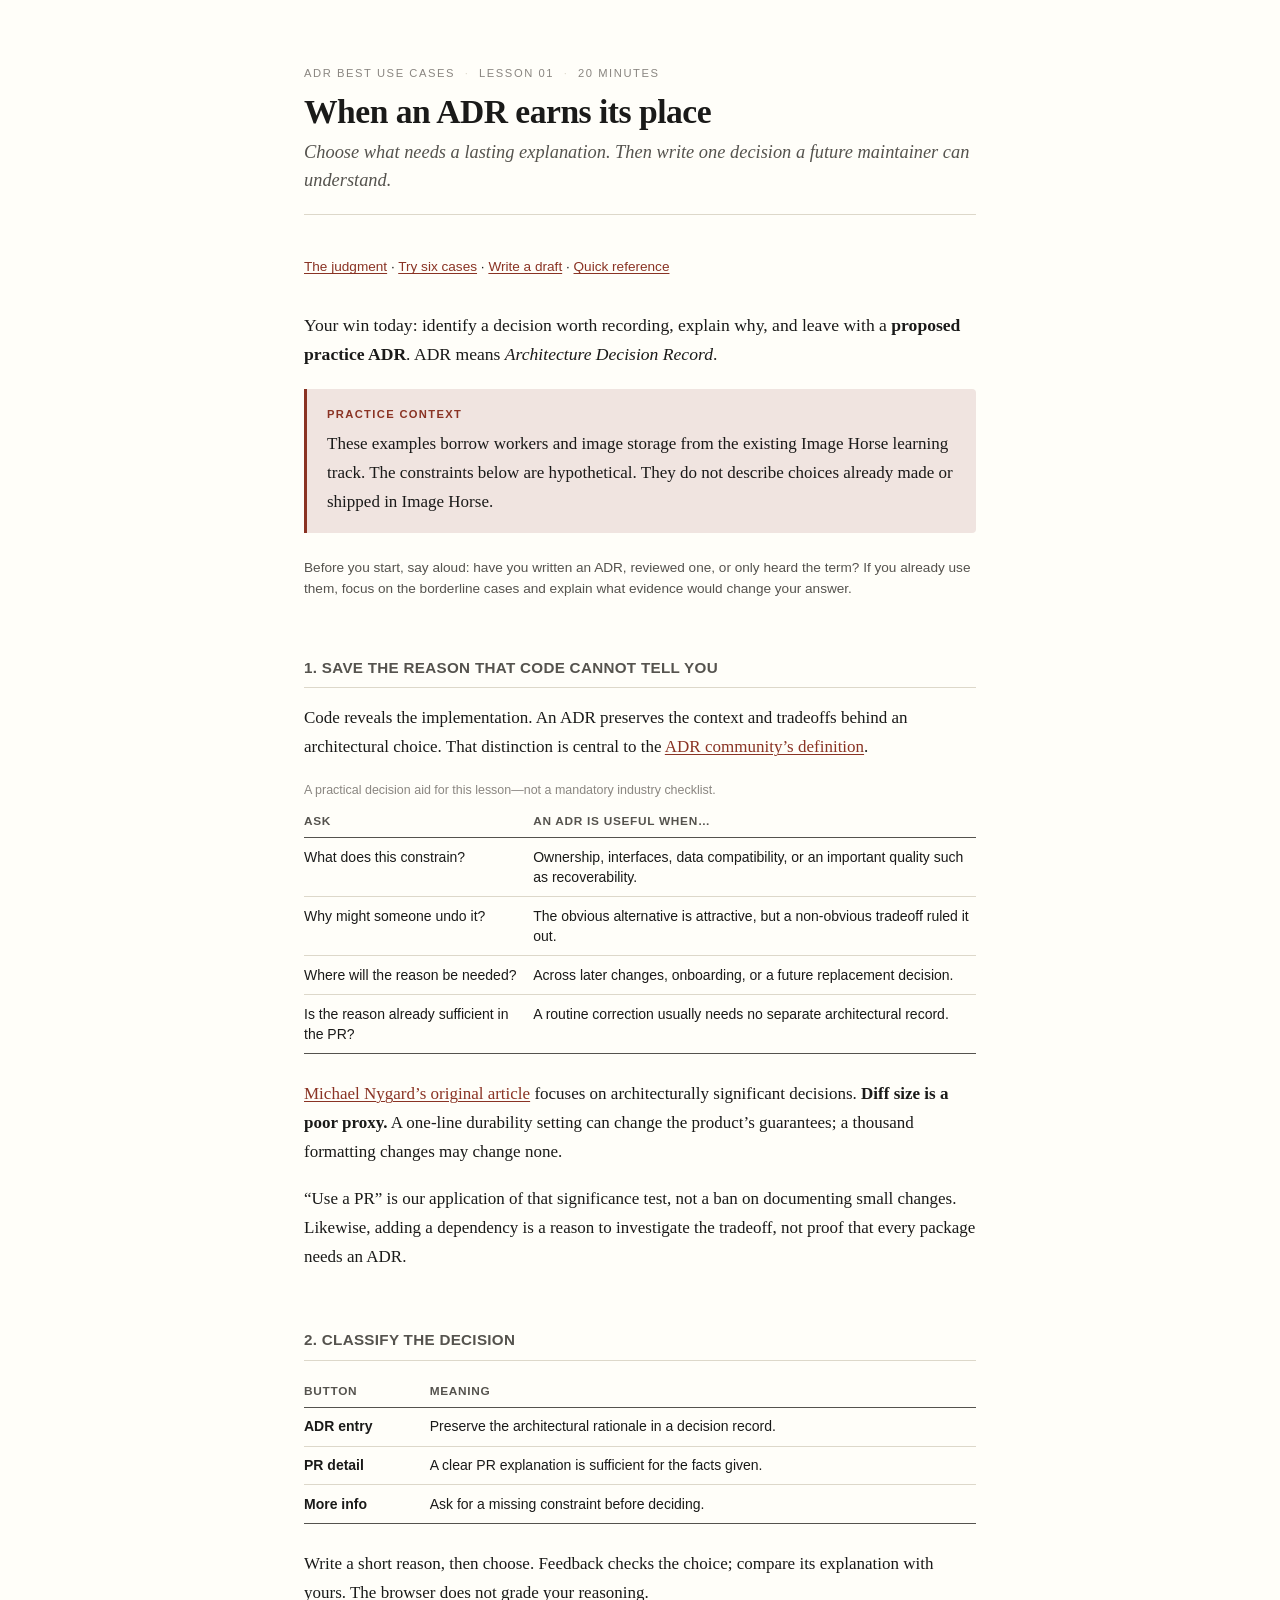
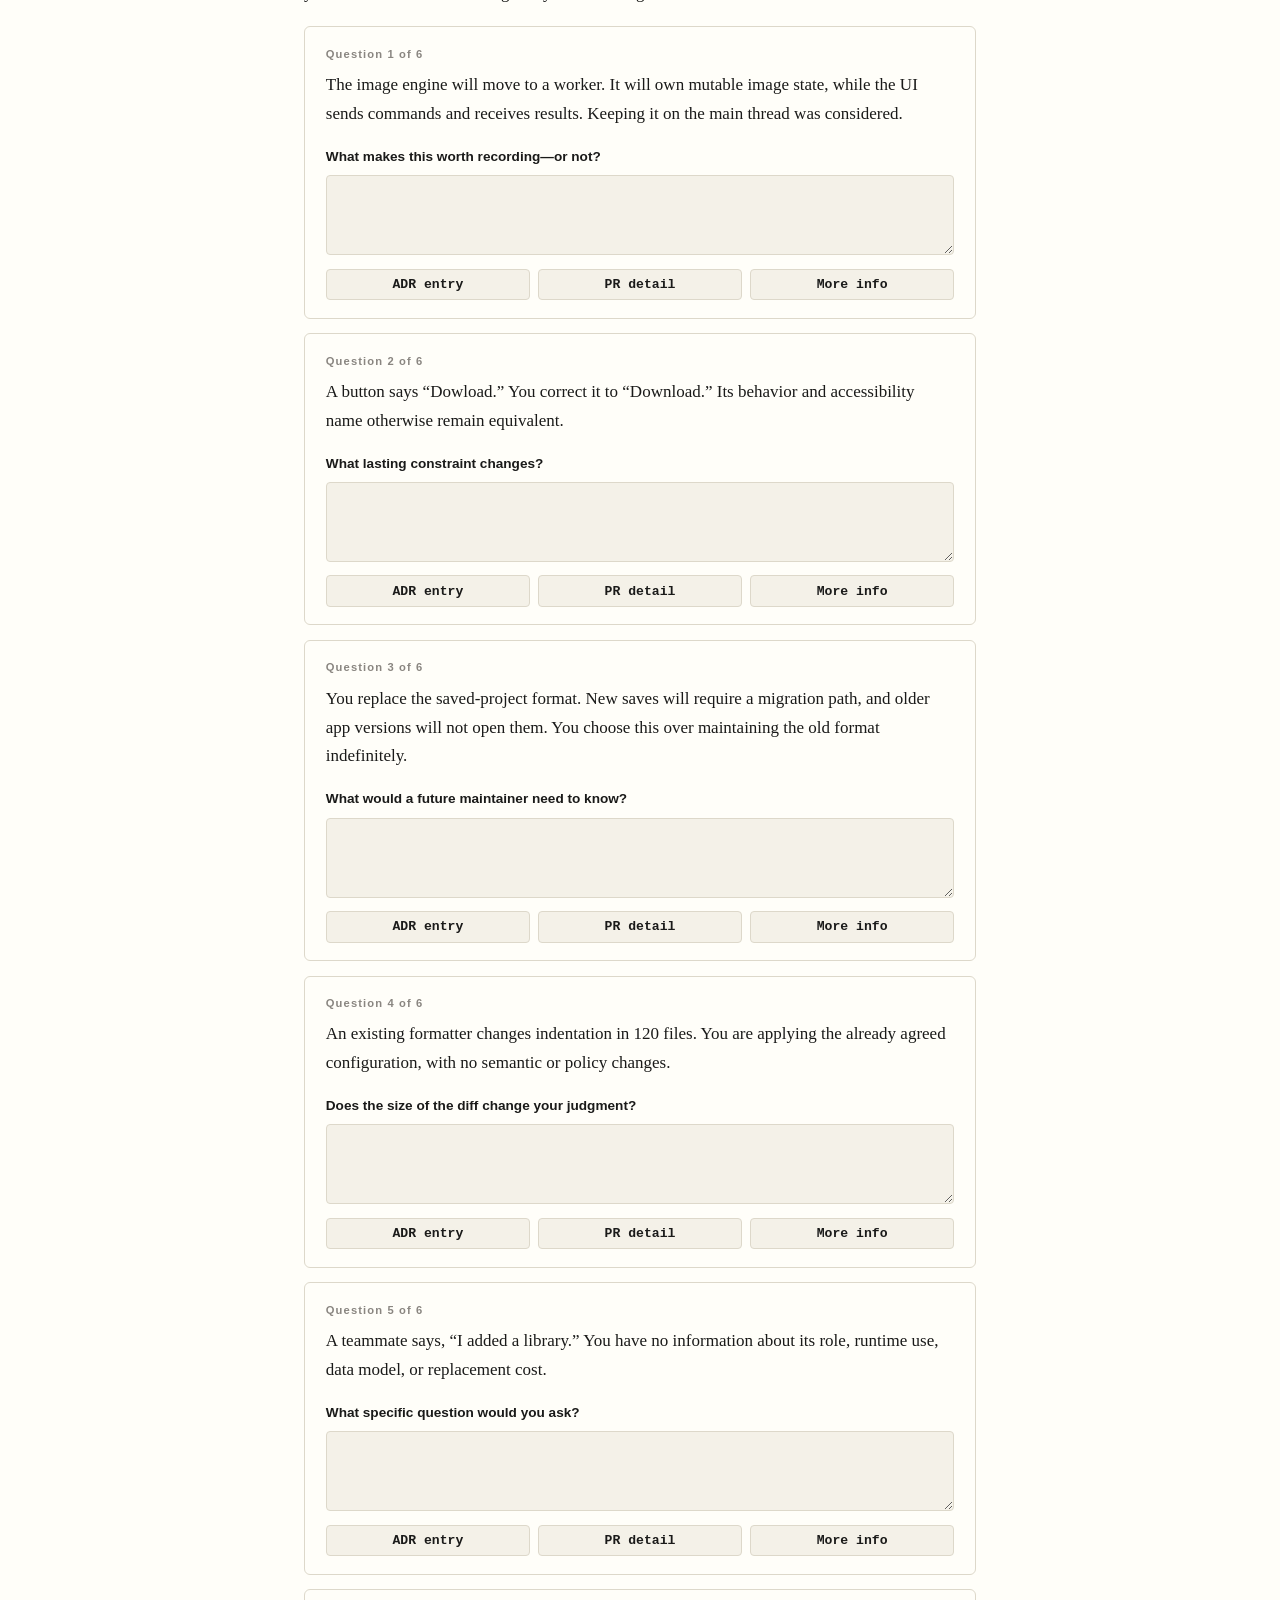
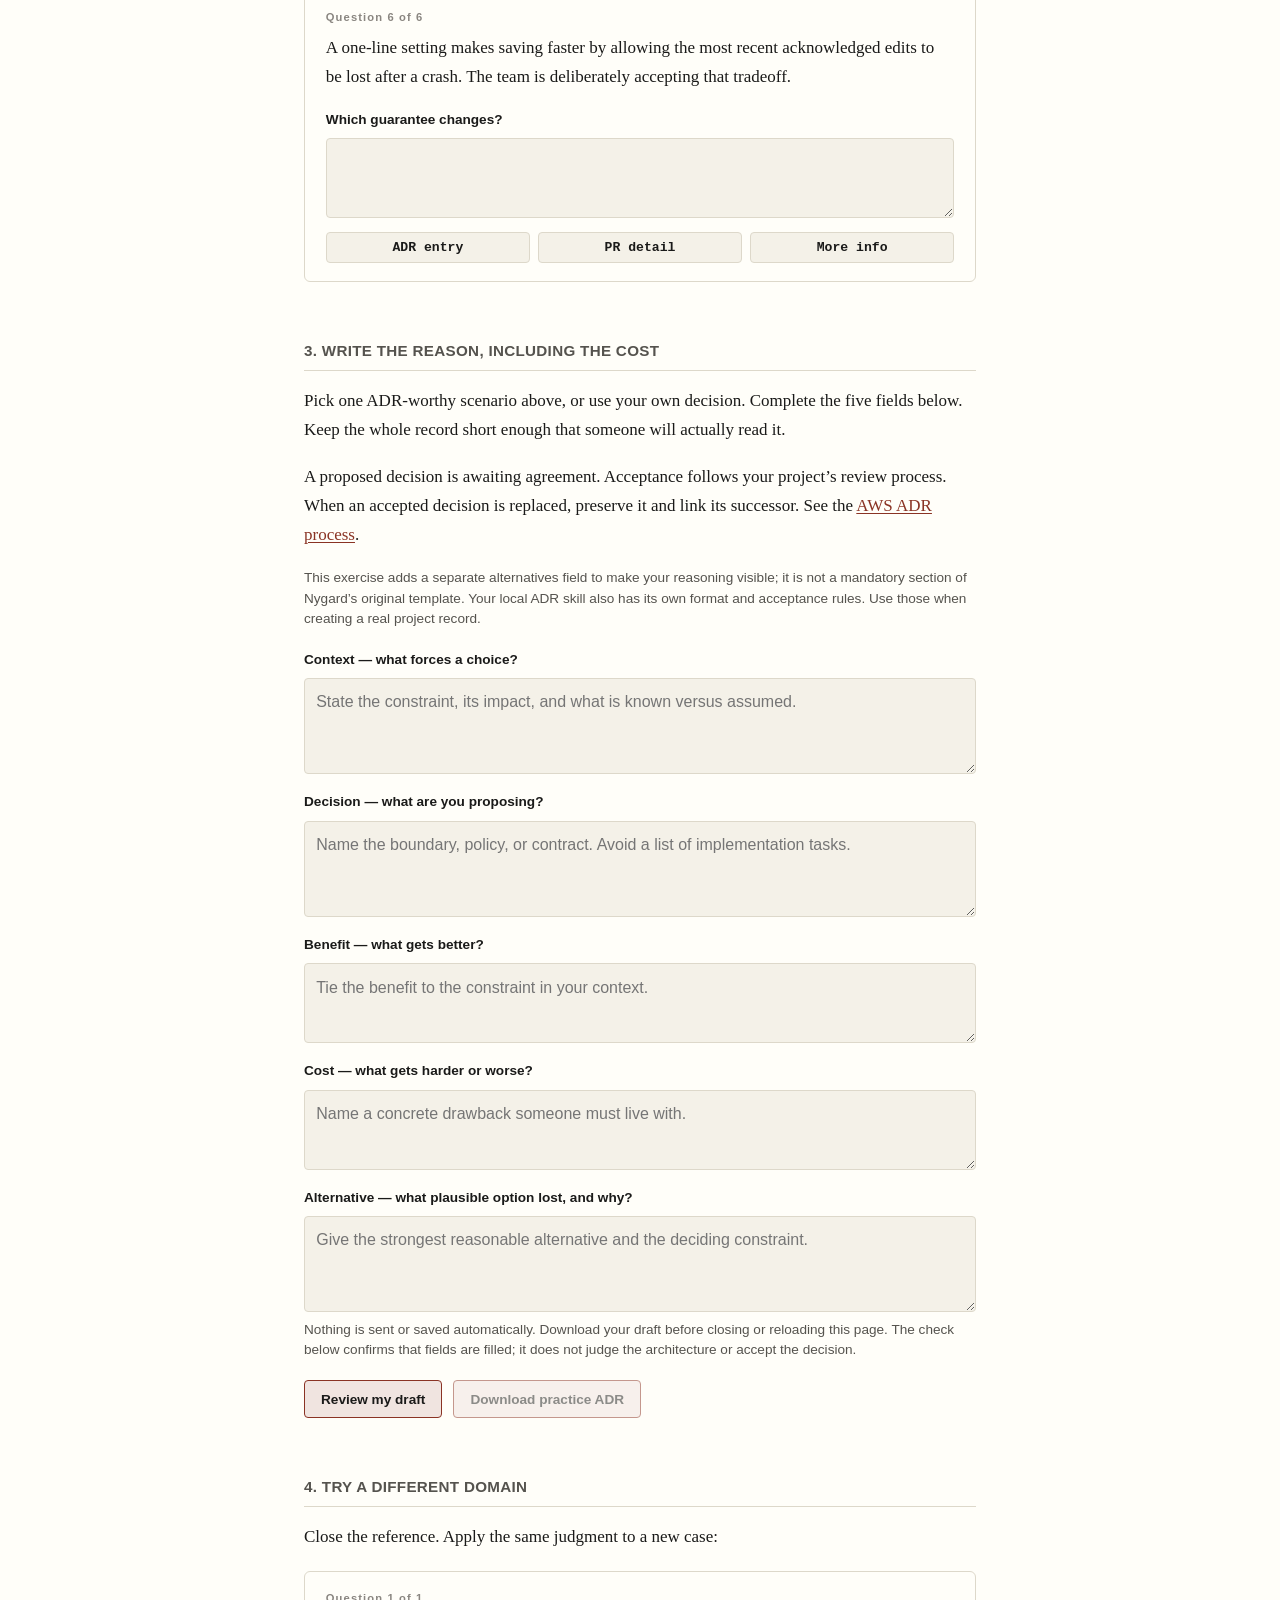
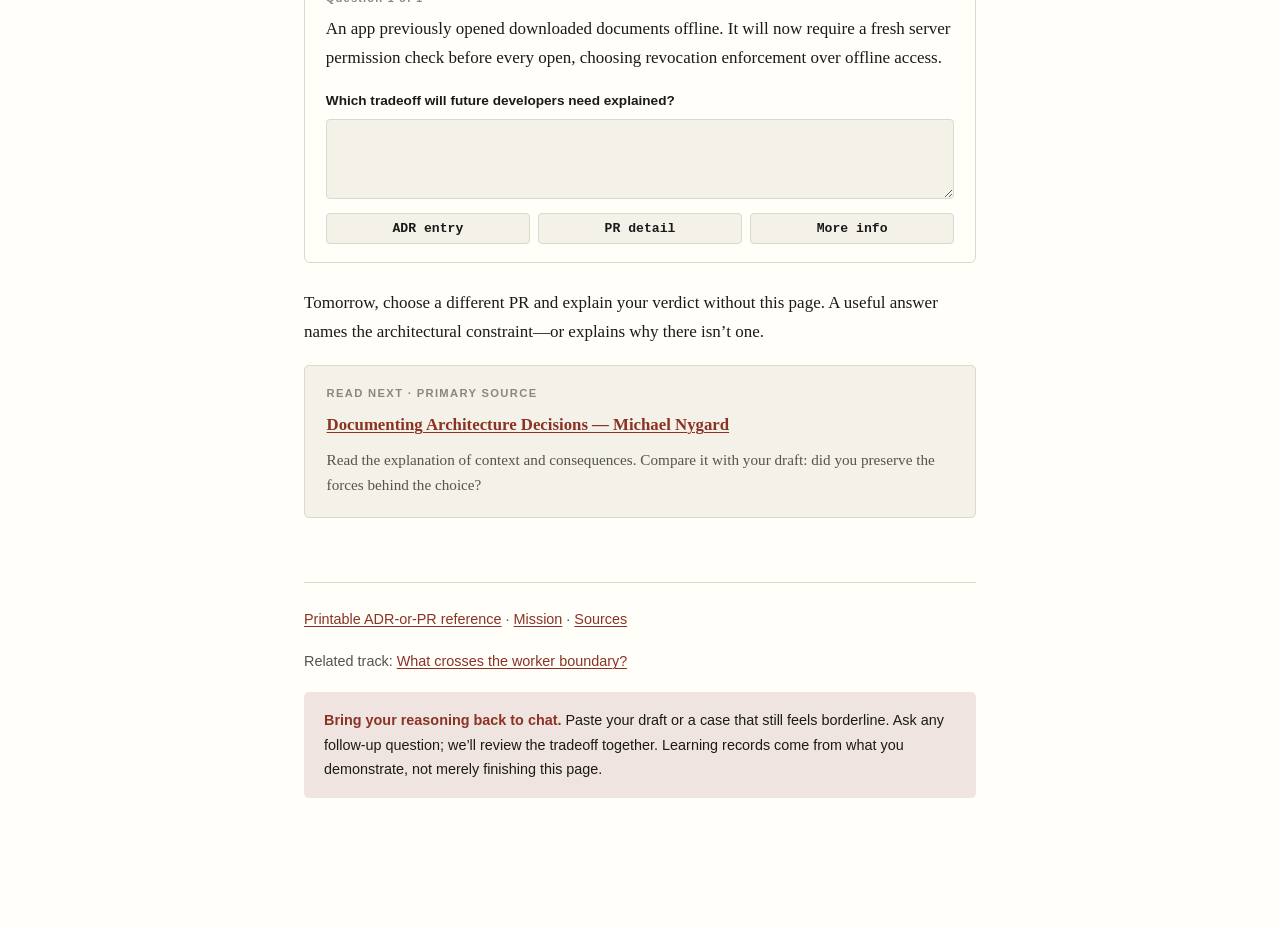
==== learn/adr-best-use-cases/lessons/0001-when-an-adr-earns-its-place.html @ c1ead91c "feat: add ADR learning track and refresh Matt Pocock ASCII" ====
<!doctype html>
<html lang="en">
<head>
<meta charset="utf-8">
<meta name="viewport" content="width=device-width, initial-scale=1">
<title>ADR Best Use Cases · When an ADR earns its place</title>
<link rel="stylesheet" href="../assets/lesson.css">
<link rel="stylesheet" href="../assets/practice.css">
<script src="../assets/quiz.js" defer></script>
<script src="../assets/exercise.js" defer></script>
</head>
<body>
<header class="masthead">
  <p class="eyebrow"><span>ADR Best Use Cases</span><span class="sep">·</span><span>Lesson 01</span><span class="sep">·</span><span>20 minutes</span></p>
  <h1>When an ADR earns its place</h1>
  <p class="standfirst">Choose what needs a lasting explanation. Then write one decision a future maintainer can understand.</p>
</header>
<nav aria-label="Lesson sections"><a href="#judgment">The judgment</a> · <a href="#practice">Try six cases</a> · <a href="#draft">Write a draft</a> · <a href="../reference/adr-or-pr.html">Quick reference</a></nav>
<main>
<p class="lead">Your win today: identify a decision worth recording, explain why, and leave with a <strong>proposed practice ADR</strong>. ADR means <em>Architecture Decision Record</em>.</p>
<div class="callout"><span class="label">Practice context</span><p>These examples borrow workers and image storage from the existing Image Horse learning track. The constraints below are hypothetical. They do not describe choices already made or shipped in Image Horse.</p></div>
<p class="small">Before you start, say aloud: have you written an ADR, reviewed one, or only heard the term? If you already use them, focus on the borderline cases and explain what evidence would change your answer.</p>

<h2 id="judgment">1. Save the reason that code cannot tell you</h2>
<p>Code reveals the implementation. An ADR preserves the context and tradeoffs behind an architectural choice. That distinction is central to the <a href="https://adr.github.io/">ADR community’s definition</a>.</p>
<div class="tablewrap"><table>
<caption>A practical decision aid for this lesson—not a mandatory industry checklist.</caption>
<thead><tr><th scope="col">Ask</th><th scope="col">An ADR is useful when…</th></tr></thead>
<tbody>
<tr><td>What does this constrain?</td><td>Ownership, interfaces, data compatibility, or an important quality such as recoverability.</td></tr>
<tr><td>Why might someone undo it?</td><td>The obvious alternative is attractive, but a non-obvious tradeoff ruled it out.</td></tr>
<tr><td>Where will the reason be needed?</td><td>Across later changes, onboarding, or a future replacement decision.</td></tr>
<tr><td>Is the reason already sufficient in the PR?</td><td>A routine correction usually needs no separate architectural record.</td></tr>
</tbody></table></div>
<p><a href="https://www.cognitect.com/blog/2011/11/15/documenting-architecture-decisions">Michael Nygard’s original article</a> focuses on architecturally significant decisions. <strong>Diff size is a poor proxy.</strong> A one-line durability setting can change the product’s guarantees; a thousand formatting changes may change none.</p>
<p>“Use a PR” is our application of that significance test, not a ban on documenting small changes. Likewise, adding a dependency is a reason to investigate the tradeoff, not proof that every package needs an ADR.</p>

<h2 id="practice">2. Classify the decision</h2>
<div class="tablewrap"><table><thead><tr><th scope="col">Button</th><th scope="col">Meaning</th></tr></thead><tbody>
<tr><td><strong>ADR entry</strong></td><td>Preserve the architectural rationale in a decision record.</td></tr>
<tr><td><strong>PR detail</strong></td><td>A clear PR explanation is sufficient for the facts given.</td></tr>
<tr><td><strong>More info</strong></td><td>Ask for a missing constraint before deciding.</td></tr>
</tbody></table></div>
<p>Write a short reason, then choose. Feedback checks the choice; compare its explanation with yours. The browser does not grade your reasoning.</p>
<noscript><p class="callout">JavaScript is off. You can still read and write your answers on paper; enable JavaScript for quiz feedback and the draft download.</p></noscript>
<div class="quiz" data-options="ADR entry|PR detail|More info">
<ol>
<li class="q" data-answer="ADR entry" data-why="This establishes ownership and a message contract across a worker boundary. Preserve why the boundary is worth its coordination and data-transfer costs; do not merely list the files moved.">
<div class="stem"><p>The image engine will move to a worker. It will own mutable image state, while the UI sends commands and receives results. Keeping it on the main thread was considered.</p></div>
<label for="reason-1">What makes this worth recording—or not?<textarea class="reason" id="reason-1" rows="2"></textarea></label>
</li>
<li class="q" data-answer="PR detail" data-why="The facts describe a spelling correction with no change to behavior, contract, or policy. The PR can preserve the reason. A hidden change in user expectations would require a fresh judgment.">
<div class="stem"><p>A button says “Dowload.” You correct it to “Download.” Its behavior and accessibility name otherwise remain equivalent.</p></div>
<label for="reason-2">What lasting constraint changes?<textarea class="reason" id="reason-2" rows="2"></textarea></label>
</li>
<li class="q" data-answer="ADR entry" data-why="A durable project format affects compatibility and migration. Record why compatibility with the old format is being traded away, what the migration promises, and what recovery costs remain.">
<div class="stem"><p>You replace the saved-project format. New saves will require a migration path, and older app versions will not open them. You choose this over maintaining the old format indefinitely.</p></div>
<label for="reason-3">What would a future maintainer need to know?<textarea class="reason" id="reason-3" rows="2"></textarea></label>
</li>
<li class="q" data-answer="PR detail" data-why="Applying an already agreed formatter is mechanical execution. The architecture and policy are unchanged. Choosing a new team-wide formatting policy would be a different decision from this scenario.">
<div class="stem"><p>An existing formatter changes indentation in 120 files. You are applying the already agreed configuration, with no semantic or policy changes.</p></div>
<label for="reason-4">Does the size of the diff change your judgment?<textarea class="reason" id="reason-4" rows="2"></textarea></label>
</li>
<li class="q" data-answer="More info" data-why="A package name alone does not establish significance. Ask what it owns, which interfaces depend on it, and what replacement would involve. A throwaway development helper differs from a core persistence dependency.">
<div class="stem"><p>A teammate says, “I added a library.” You have no information about its role, runtime use, data model, or replacement cost.</p></div>
<label for="reason-5">What specific question would you ask?<textarea class="reason" id="reason-5" rows="2"></textarea></label>
</li>
<li class="q" data-answer="ADR entry" data-why="Trading recoverability for speed changes an important quality guarantee. The one-line implementation hides a consequential choice. The record should explain acceptable loss and the evidence that justifies the tradeoff.">
<div class="stem"><p>A one-line setting makes saving faster by allowing the most recent acknowledged edits to be lost after a crash. The team is deliberately accepting that tradeoff.</p></div>
<label for="reason-6">Which guarantee changes?<textarea class="reason" id="reason-6" rows="2"></textarea></label>
</li>
</ol>
<div class="score"></div>
</div>

<h2 id="draft">3. Write the reason, including the cost</h2>
<p>Pick one ADR-worthy scenario above, or use your own decision. Complete the five fields below. Keep the whole record short enough that someone will actually read it.</p>
<p>A proposed decision is awaiting agreement. Acceptance follows your project’s review process. When an accepted decision is replaced, preserve it and link its successor. See the <a href="https://docs.aws.amazon.com/prescriptive-guidance/latest/architectural-decision-records/adr-process.html">AWS ADR process</a>.</p>
<p class="small">This exercise adds a separate alternatives field to make your reasoning visible; it is not a mandatory section of Nygard’s original template. Your local ADR skill also has its own format and acceptance rules. Use those when creating a real project record.</p>
<form id="adr-draft">
<label for="context">Context — what forces a choice?<textarea id="context" name="context" required rows="3" placeholder="State the constraint, its impact, and what is known versus assumed."></textarea></label>
<label for="decision">Decision — what are you proposing?<textarea id="decision" name="decision" required rows="3" placeholder="Name the boundary, policy, or contract. Avoid a list of implementation tasks."></textarea></label>
<label for="benefit">Benefit — what gets better?<textarea id="benefit" name="benefit" required rows="2" placeholder="Tie the benefit to the constraint in your context."></textarea></label>
<label for="cost">Cost — what gets harder or worse?<textarea id="cost" name="cost" required rows="2" placeholder="Name a concrete drawback someone must live with."></textarea></label>
<label for="alternative">Alternative — what plausible option lost, and why?<textarea id="alternative" name="alternative" required rows="3" placeholder="Give the strongest reasonable alternative and the deciding constraint."></textarea></label>
<p class="small">Nothing is sent or saved automatically. Download your draft before closing or reloading this page. The check below confirms that fields are filled; it does not judge the architecture or accept the decision.</p>
<div class="actions"><button type="submit">Review my draft</button><button id="download-draft" type="button" disabled>Download practice ADR</button></div>
</form>
<section id="draft-review" hidden aria-labelledby="review-title">
<h3 id="review-title">Your proposed practice record</h3>
<pre id="draft-output"></pre>
<div class="tablewrap"><table><thead><tr><th scope="col">Self-check</th><th scope="col">Look for</th></tr></thead><tbody>
<tr><td>Could the code tell me this?</td><td>The record explains why, beyond what was implemented.</td></tr>
<tr><td>Is the cost real?</td><td>A specific burden, loss, or constraint—not “some complexity.”</td></tr>
<tr><td>Was the alternative credible?</td><td>A reasonable option that lost for a stated reason.</td></tr>
<tr><td>What could change my mind?</td><td>A measurable result or changed constraint worth revisiting.</td></tr>
</tbody></table></div>
<details><summary>Compare with a worked example after your attempt</summary>
<p class="small">Illustrative proposal only. These assumptions have not been verified against Image Horse.</p>
<div class="tablewrap"><table><thead><tr><th scope="col">Part</th><th scope="col">Example</th></tr></thead><tbody>
<tr><td>Context</td><td>Assume a reproduced synchronous export blocks pointer handling. The UI must remain responsive during export.</td></tr>
<tr><td>Decision</td><td>Propose worker ownership of the image engine, with explicit commands and results between worker and UI.</td></tr>
<tr><td>Benefit</td><td>Engine execution no longer directly occupies the UI thread. Measure end-to-end input latency before accepting this proposal.</td></tr>
<tr><td>Cost</td><td>We must handle asynchronous failures, message ordering, and the cost of transferring or copying image data.</td></tr>
<tr><td>Alternative</td><td>Keep the engine on the UI thread and split export into short tasks. In this scenario, reject it because the synchronous export cannot be divided without redesigning the engine.</td></tr>
</tbody></table></div>
</details>
</section>

<h2 id="transfer">4. Try a different domain</h2>
<p>Close the reference. Apply the same judgment to a new case:</p>
<div class="quiz" data-options="ADR entry|PR detail|More info"><ol>
<li class="q" data-answer="ADR entry" data-why="Requiring fresh server permissions changes the offline contract and access guarantees. Preserve the security benefit, the offline cost, and why cached authorization was rejected. The same test applies outside worker and storage decisions.">
<div class="stem"><p>An app previously opened downloaded documents offline. It will now require a fresh server permission check before every open, choosing revocation enforcement over offline access.</p></div>
<label for="reason-transfer">Which tradeoff will future developers need explained?<textarea class="reason" id="reason-transfer" rows="2"></textarea></label>
</li></ol><div class="score"></div></div>
<p>Tomorrow, choose a different PR and explain your verdict without this page. A useful answer names the architectural constraint—or explains why there isn’t one.</p>
<div class="primary-source"><span class="label">Read next · primary source</span><a class="title" href="https://www.cognitect.com/blog/2011/11/15/documenting-architecture-decisions">Documenting Architecture Decisions — Michael Nygard</a><p>Read the explanation of context and consequences. Compare it with your draft: did you preserve the forces behind the choice?</p></div>
</main>
<footer class="lesson-foot">
<p><a href="../reference/adr-or-pr.html">Printable ADR-or-PR reference</a> · <a href="../MISSION.md">Mission</a> · <a href="../RESOURCES.md">Sources</a></p>
<p>Related track: <a href="../../engine-in-worker/lessons/0001-what-crosses-the-line.html">What crosses the worker boundary?</a></p>
<div class="ask"><strong>Bring your reasoning back to chat.</strong> Paste your draft or a case that still feels borderline. Ask any follow-up question; we’ll review the tradeoff together. Learning records come from what you demonstrate, not merely finishing this page.</div>
</footer>
</body>
</html>
---- learn/adr-best-use-cases/assets/lesson.css ----
/* Shared course styling, adapted from engine-in-worker/assets/lesson.css.
   Every lesson and reference doc links this. Tufte-ish: generous margin,
   serif prose, restrained rules, tables that read at a glance. Prints clean. */

:root {
  --ink: #1a1a19;
  --ink-soft: #55534e;
  --ink-faint: #8a8681;
  --paper: #fffef9;
  --paper-sunk: #f4f1e8;
  --rule: #ddd8ca;
  --accent: #8a3324;      /* oxide red — links, emphasis */
  --accent-soft: #f0e4e0;
  --good: #2c6e49;
  --good-soft: #e3efe7;
  --bad: #9c2b2b;
  --bad-soft: #f6e5e3;
  --mono: ui-monospace, "SF Mono", "Cascadia Mono", Menlo, Consolas, monospace;
  --serif: "Iowan Old Style", "Palatino Linotype", Palatino, "Book Antiqua", Georgia, serif;
  --sans: "Inter", -apple-system, BlinkMacSystemFont, "Segoe UI", Helvetica, Arial, sans-serif;
}

@media (prefers-color-scheme: dark) {
  :root {
    --ink: #e8e4db;
    --ink-soft: #a9a49a;
    --ink-faint: #77726a;
    --paper: #16161a;
    --paper-sunk: #1e1e23;
    --rule: #33333a;
    --accent: #e08a72;
    --accent-soft: #2e211d;
    --good: #7fc6a0;
    --good-soft: #1b2b22;
    --bad: #e88b84;
    --bad-soft: #2e1d1c;
  }
}

* { box-sizing: border-box; }

body {
  margin: 0 auto;
  padding: 4rem 2rem 8rem;
  max-width: 46rem;
  background: var(--paper);
  color: var(--ink);
  font-family: var(--serif);
  font-size: 1.0625rem;
  line-height: 1.7;
  -webkit-font-smoothing: antialiased;
  text-rendering: optimizeLegibility;
}

/* ---- masthead ---- */

.masthead {
  border-bottom: 1px solid var(--rule);
  padding-bottom: 1.25rem;
  margin-bottom: 2.5rem;
}
.eyebrow {
  font-family: var(--sans);
  font-size: 0.7rem;
  letter-spacing: 0.14em;
  text-transform: uppercase;
  color: var(--ink-faint);
  margin: 0 0 0.6rem;
  display: flex;
  gap: 0.6rem;
  flex-wrap: wrap;
  align-items: baseline;
}
.eyebrow .sep { color: var(--rule); }

h1 {
  font-size: 2.1rem;
  line-height: 1.15;
  font-weight: 600;
  letter-spacing: -0.015em;
  margin: 0 0 0.5rem;
}
.standfirst {
  font-size: 1.15rem;
  color: var(--ink-soft);
  font-style: italic;
  margin: 0;
  line-height: 1.5;
}

h2 {
  font-family: var(--sans);
  font-size: 0.95rem;
  font-weight: 650;
  letter-spacing: 0.02em;
  text-transform: uppercase;
  color: var(--ink-soft);
  margin: 3.5rem 0 1rem;
  padding-bottom: 0.4rem;
  border-bottom: 1px solid var(--rule);
}
h3 {
  font-family: var(--sans);
  font-size: 1rem;
  font-weight: 650;
  margin: 2rem 0 0.6rem;
}

p { margin: 0 0 1.15rem; }
p.lead { font-size: 1.1rem; }

a { color: var(--accent); text-decoration-thickness: 1px; text-underline-offset: 2px; }
a:hover { background: var(--accent-soft); }

strong { font-weight: 650; }

code {
  font-family: var(--mono);
  font-size: 0.855em;
  background: var(--paper-sunk);
  padding: 0.1em 0.35em;
  border-radius: 3px;
}
pre {
  font-family: var(--mono);
  font-size: 0.82rem;
  line-height: 1.6;
  background: var(--paper-sunk);
  border: 1px solid var(--rule);
  border-radius: 5px;
  padding: 1rem 1.15rem;
  overflow-x: auto;
  margin: 0 0 1.4rem;
}
pre code { background: none; padding: 0; font-size: inherit; }
pre .c { color: var(--ink-faint); font-style: italic; }
pre .k { color: var(--accent); }

/* ---- tables: the primary explanatory device here ---- */

.tablewrap { overflow-x: auto; margin: 0 0 1.6rem; }
table {
  border-collapse: collapse;
  width: 100%;
  font-family: var(--sans);
  font-size: 0.875rem;
  line-height: 1.45;
}
caption {
  caption-side: top;
  text-align: left;
  font-family: var(--sans);
  font-size: 0.78rem;
  color: var(--ink-faint);
  padding-bottom: 0.5rem;
}
th {
  text-align: left;
  font-weight: 650;
  font-size: 0.74rem;
  letter-spacing: 0.06em;
  text-transform: uppercase;
  color: var(--ink-soft);
  border-bottom: 1.5px solid var(--ink-soft);
  padding: 0.4rem 0.7rem 0.4rem 0;
  vertical-align: bottom;
}
td {
  padding: 0.55rem 0.7rem 0.55rem 0;
  border-bottom: 1px solid var(--rule);
  vertical-align: top;
}
tbody tr:last-child td { border-bottom: 1.5px solid var(--ink-soft); }
td:last-child, th:last-child { padding-right: 0; }
.num { font-variant-numeric: tabular-nums; white-space: nowrap; }
td.verdict { font-weight: 650; }

/* ---- callouts ---- */

.callout {
  border-left: 3px solid var(--accent);
  background: var(--accent-soft);
  padding: 1rem 1.25rem;
  margin: 0 0 1.6rem;
  border-radius: 0 4px 4px 0;
}
.callout > :last-child { margin-bottom: 0; }
.callout .label {
  font-family: var(--sans);
  font-size: 0.7rem;
  font-weight: 700;
  letter-spacing: 0.12em;
  text-transform: uppercase;
  color: var(--accent);
  display: block;
  margin-bottom: 0.4rem;
}

/* ---- source recommendation ---- */

.primary-source {
  border: 1px solid var(--rule);
  border-radius: 5px;
  padding: 1.15rem 1.35rem;
  margin: 0 0 1.6rem;
  background: var(--paper-sunk);
}
.primary-source .label {
  font-family: var(--sans);
  font-size: 0.7rem;
  font-weight: 700;
  letter-spacing: 0.12em;
  text-transform: uppercase;
  color: var(--ink-faint);
  display: block;
  margin-bottom: 0.5rem;
}
.primary-source .title { font-size: 1.05rem; font-weight: 600; }
.primary-source p { margin: 0.4rem 0 0; font-size: 0.95rem; color: var(--ink-soft); }

/* ---- quiz widget (see quiz.js) ---- */

.quiz { margin: 0 0 1.6rem; }
.quiz-scale {
  font-family: var(--sans);
  font-size: 0.78rem;
  color: var(--ink-faint);
  margin-bottom: 1.25rem;
}
.q {
  border: 1px solid var(--rule);
  border-radius: 6px;
  padding: 1.1rem 1.3rem;
  margin-bottom: 0.9rem;
  background: var(--paper);
  transition: border-color 0.15s;
}
.q[data-state="right"] { border-color: var(--good); }
.q[data-state="wrong"] { border-color: var(--bad); }
.q .stem { margin-bottom: 0.85rem; }
.q .stem p { margin: 0 0 0.5rem; }
.q .stem pre { margin-bottom: 0.6rem; }
.q .qnum {
  font-family: var(--sans);
  font-size: 0.7rem;
  font-weight: 700;
  letter-spacing: 0.1em;
  color: var(--ink-faint);
  display: block;
  margin-bottom: 0.45rem;
}
.opts { display: flex; flex-wrap: wrap; gap: 0.5rem; }
.opts button {
  font-family: var(--mono);
  font-size: 0.82rem;
  padding: 0.45rem 0.9rem;
  min-width: 6.5rem;
  text-align: center;
  border: 1px solid var(--rule);
  border-radius: 4px;
  background: var(--paper-sunk);
  color: var(--ink);
  cursor: pointer;
  transition: background 0.12s, border-color 0.12s;
}
.opts button:hover:not(:disabled) { border-color: var(--ink-soft); }
.opts button:disabled { cursor: default; opacity: 0.55; }
.opts button.picked-right {
  background: var(--good-soft); border-color: var(--good); color: var(--good); opacity: 1; font-weight: 700;
}
.opts button.picked-wrong {
  background: var(--bad-soft); border-color: var(--bad); color: var(--bad); opacity: 1; font-weight: 700;
}
.opts button.reveal { border-color: var(--good); color: var(--good); opacity: 1; }
.feedback {
  display: none;
  margin-top: 0.85rem;
  padding-top: 0.85rem;
  border-top: 1px dashed var(--rule);
  font-size: 0.95rem;
  color: var(--ink-soft);
}
.feedback.show { display: block; }
.feedback .mark { font-weight: 700; font-family: var(--sans); font-size: 0.78rem; letter-spacing: 0.06em; text-transform: uppercase; }
.feedback .mark.right { color: var(--good); }
.feedback .mark.wrong { color: var(--bad); }
.score {
  font-family: var(--sans);
  font-size: 0.9rem;
  padding: 0.9rem 1.2rem;
  border-radius: 5px;
  background: var(--paper-sunk);
  border: 1px solid var(--rule);
  display: none;
}
.score.show { display: block; }

/* ---- footer nav ---- */

.lesson-foot {
  margin-top: 4rem;
  padding-top: 1.5rem;
  border-top: 1px solid var(--rule);
  font-family: var(--sans);
  font-size: 0.9rem;
  color: var(--ink-soft);
}
.lesson-foot ul { padding-left: 1.1rem; margin: 0.5rem 0 1.25rem; }
.lesson-foot li { margin-bottom: 0.3rem; }

.ask {
  font-family: var(--sans);
  font-size: 0.9rem;
  background: var(--accent-soft);
  border-radius: 5px;
  padding: 1rem 1.25rem;
  color: var(--ink);
}
.ask strong { color: var(--accent); }

/* ---- print ---- */

@media print {
  :root {
    --ink: #000; --ink-soft: #333; --ink-faint: #666;
    --paper: #fff; --paper-sunk: #f6f6f6; --rule: #ccc; --accent: #000; --accent-soft: #f2f2f2;
  }
  body { padding: 0; max-width: none; font-size: 10.5pt; }
  h2 { margin-top: 1.6rem; }
  .q, .callout, .primary-source, table { break-inside: avoid; }
  .opts button { display: none; }
  .feedback { display: block !important; }
  a { text-decoration: none; }
  a[href^="http"]::after { content: " (" attr(href) ")"; font-size: 0.72em; color: #666; word-break: break-all; }
  .ask { display: none; }
}

@media (max-width: 34rem) {
  body { padding: 2rem 1.1rem 4rem; font-size: 1rem; }
  h1 { font-size: 1.6rem; }
  .opts button { flex: 1 1 45%; min-width: 0; }
}
---- learn/adr-best-use-cases/assets/practice.css ----
/* Accessible practice controls layered on the existing course stylesheet. */
label { display: block; font-family: var(--sans); font-size: .85rem; font-weight: 600; margin: 1rem 0 .45rem; }
textarea { display: block; width: 100%; min-height: 5rem; margin-top: .45rem; padding: .7rem; resize: vertical; border: 1px solid var(--rule); border-radius: 4px; background: var(--paper-sunk); color: var(--ink); font: 1rem/1.5 var(--sans); }
textarea[readonly] { color: var(--ink-soft); }
button { padding: .65rem 1rem; border: 1px solid var(--accent); border-radius: 4px; background: var(--accent-soft); color: var(--ink); font: 600 .85rem var(--sans); cursor: pointer; }
button:disabled { opacity: .5; cursor: default; }
:focus-visible { outline: 3px solid var(--accent); outline-offset: 3px; }
.quiz ol { list-style: none; margin: 0; padding: 0; }
.opts { margin-top: .85rem; }
.opts button { flex: 1 1 28%; min-width: 7rem; }
.small { font: .85rem/1.5 var(--sans); color: var(--ink-soft); }
nav { font-family: var(--sans); font-size: .85rem; margin-bottom: 2rem; }
.actions { display: flex; flex-wrap: wrap; gap: .7rem; margin: 1.25rem 0; }
#draft-review { border-top: 1px solid var(--rule); margin-top: 2rem; padding-top: 1rem; }
#draft-output { white-space: pre-wrap; overflow-wrap: anywhere; }
details { margin: 1.25rem 0; }
summary { cursor: pointer; font-family: var(--sans); font-weight: 600; }
[hidden] { display: none !important; }
@media print {
  .actions, button { display: none; }
  textarea { min-height: 5rem; background: white; color: black; }
  .q, table { break-inside: auto; }
  .reference table { break-inside: avoid; }
  pre { white-space: pre-wrap; }
}
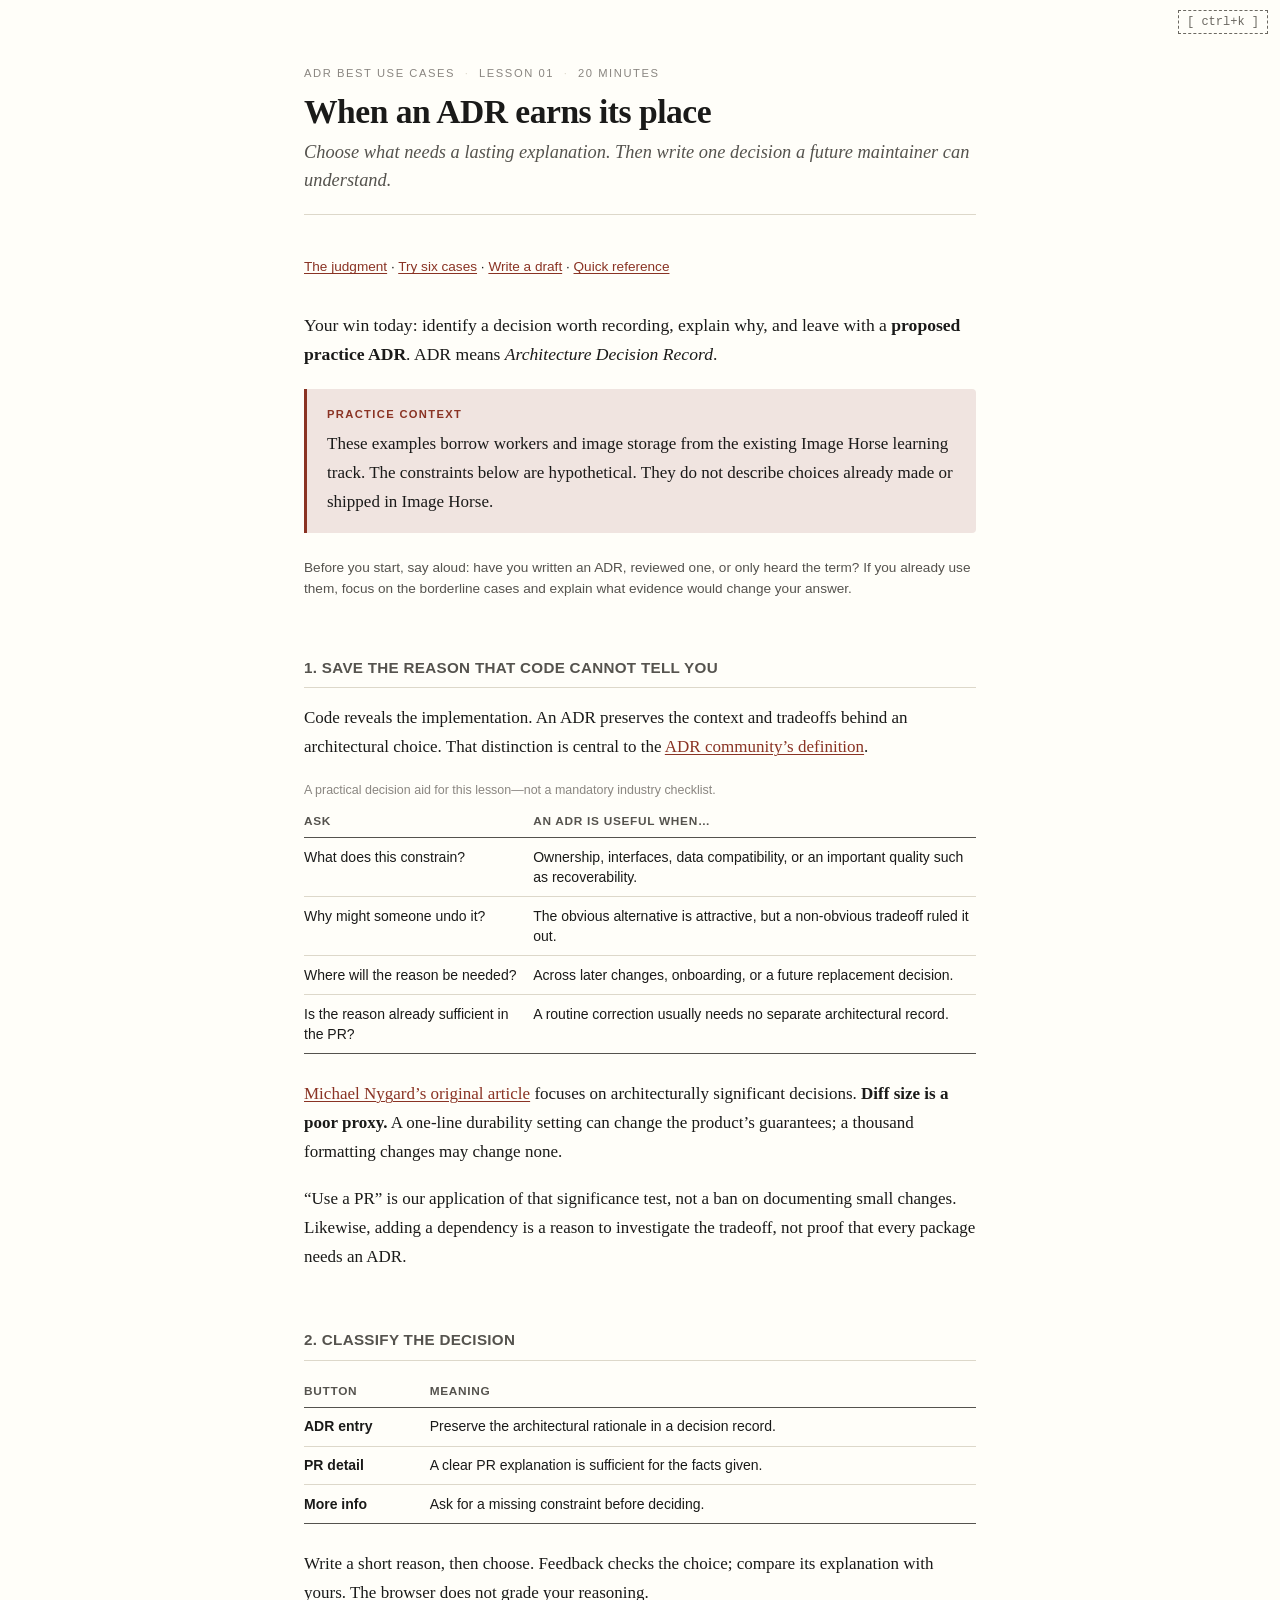
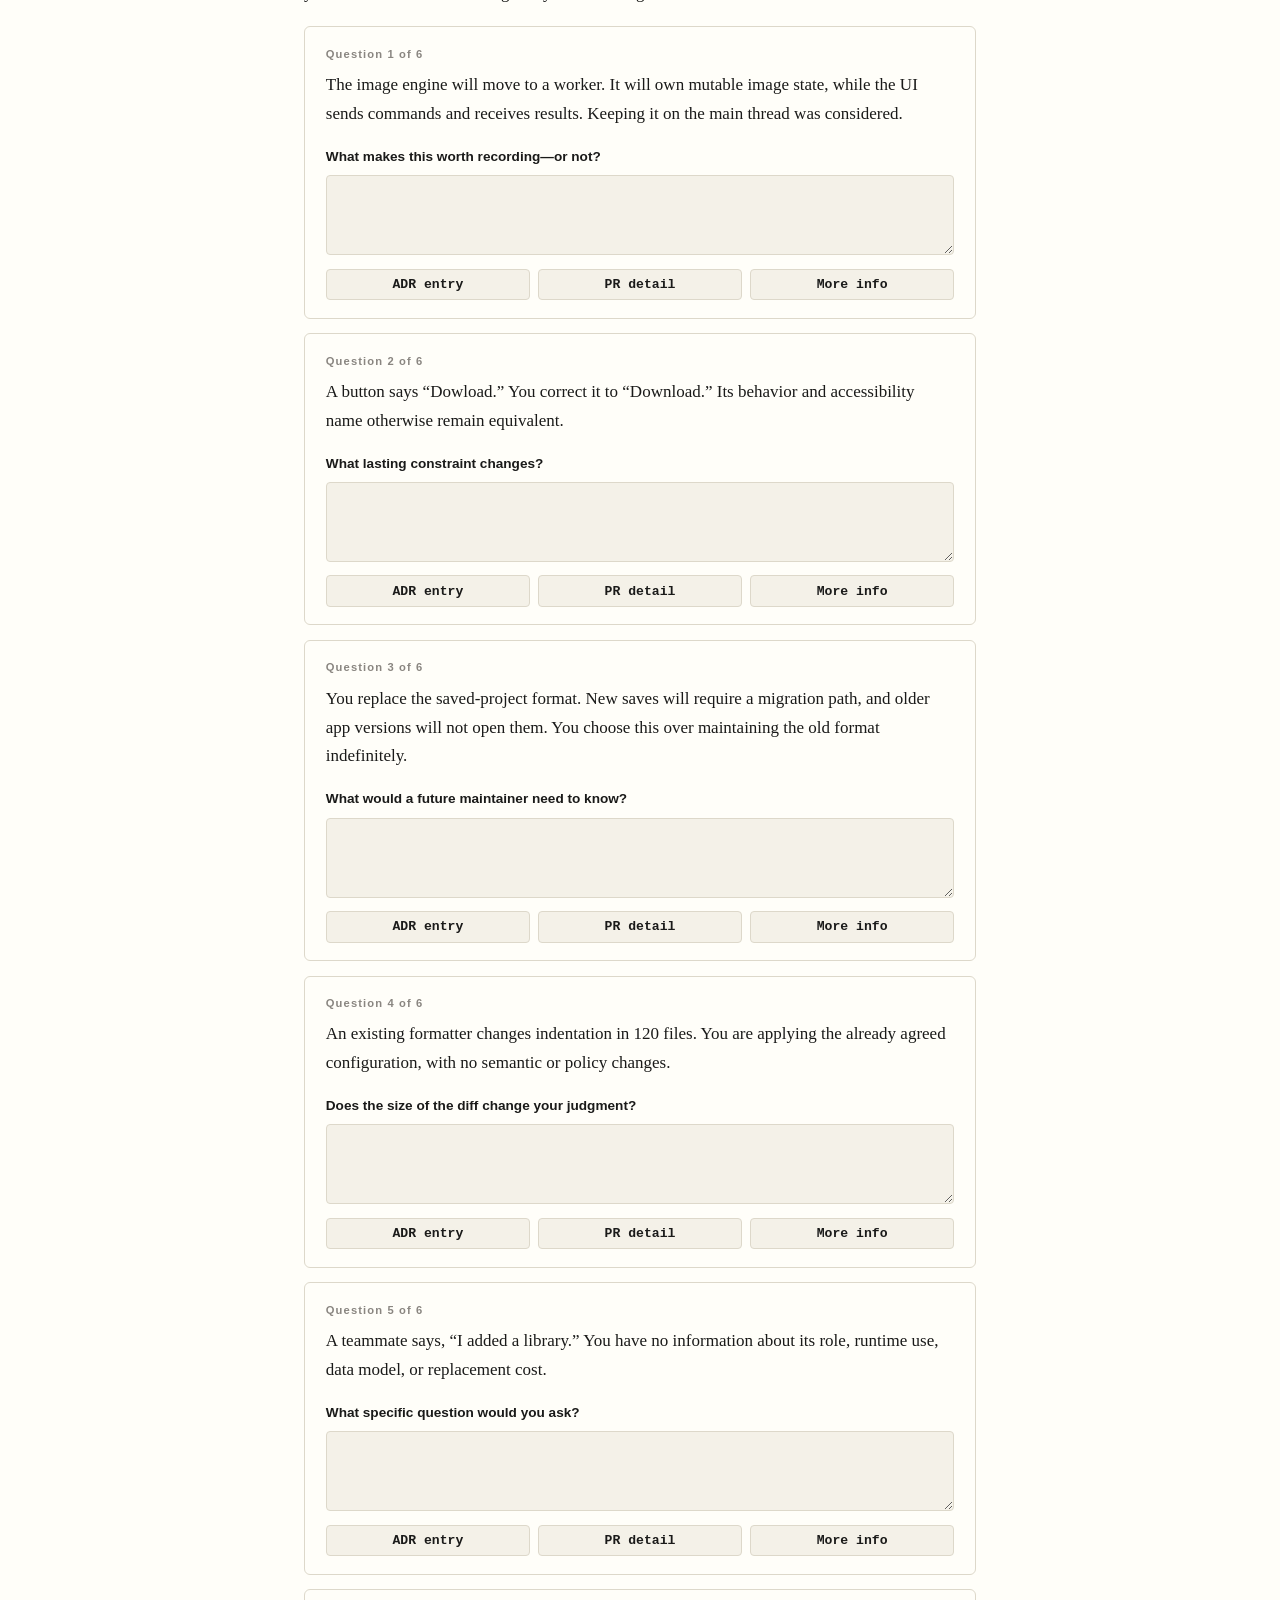
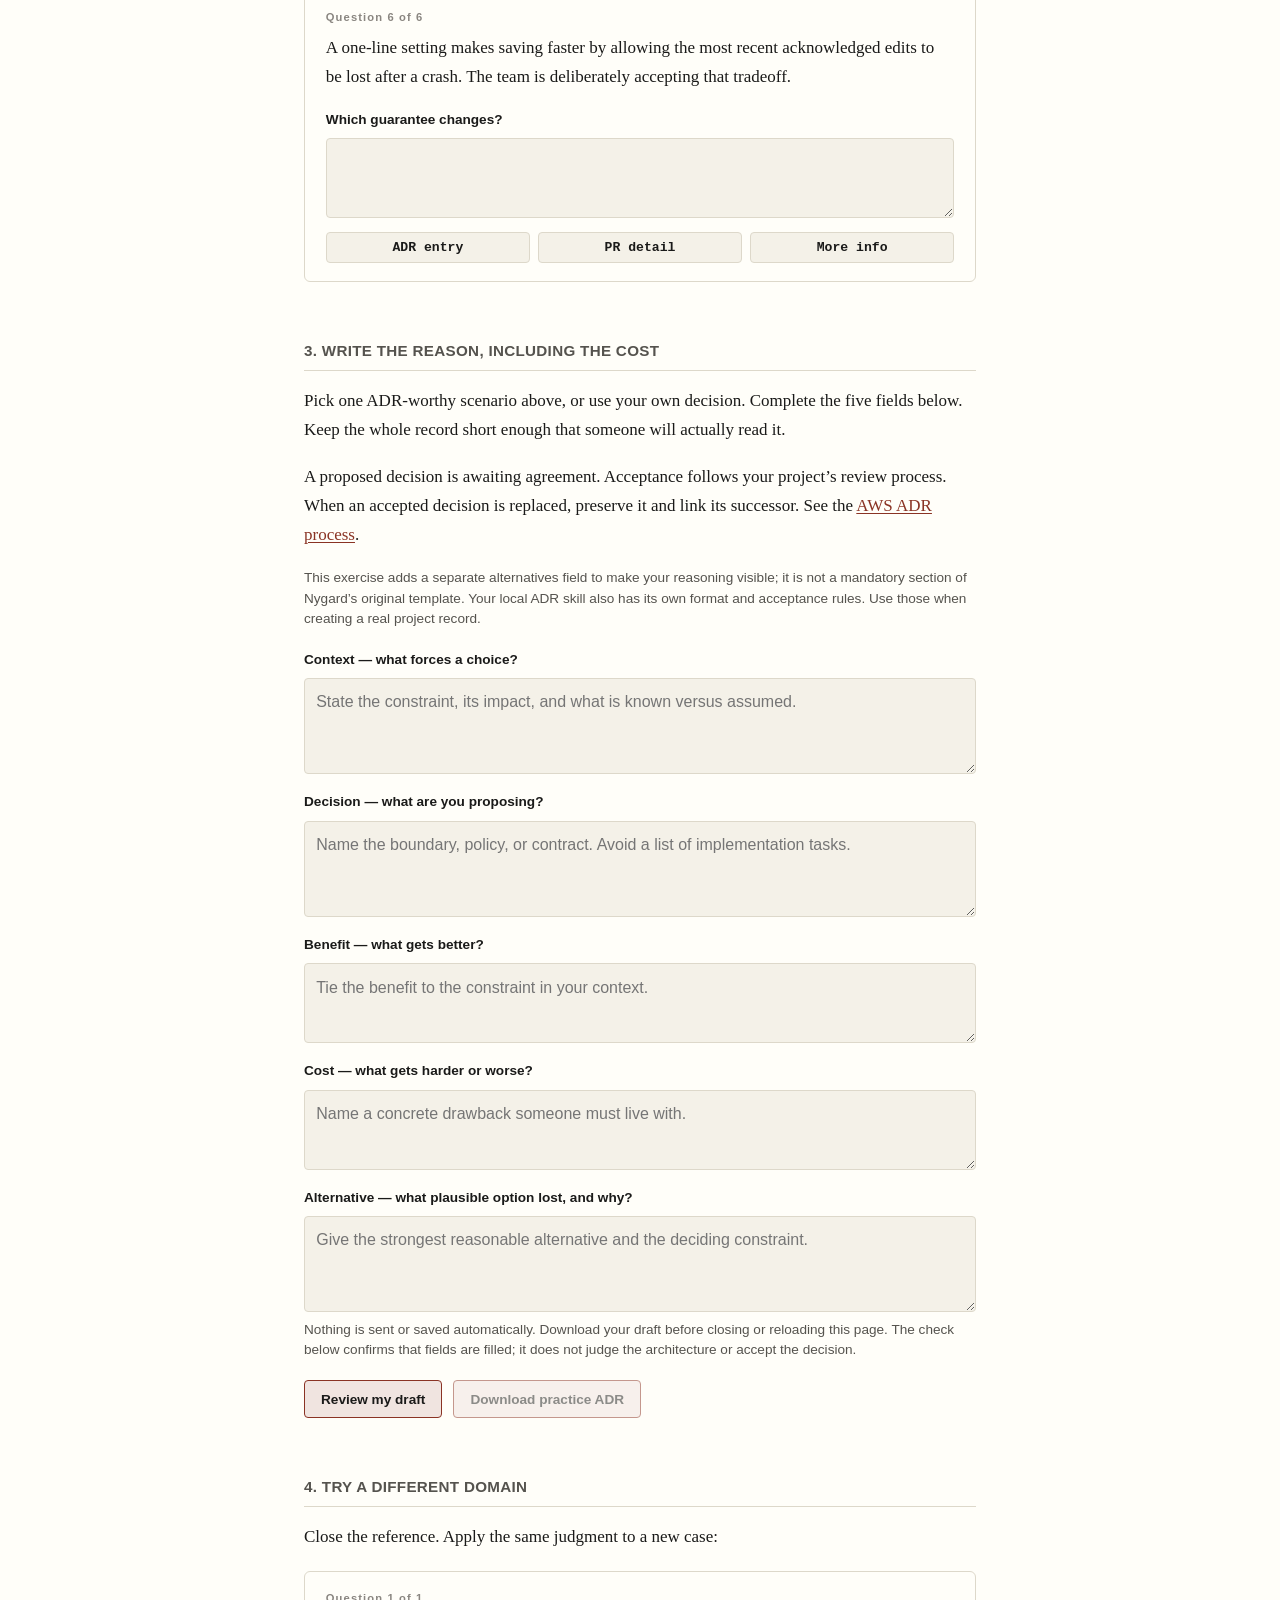
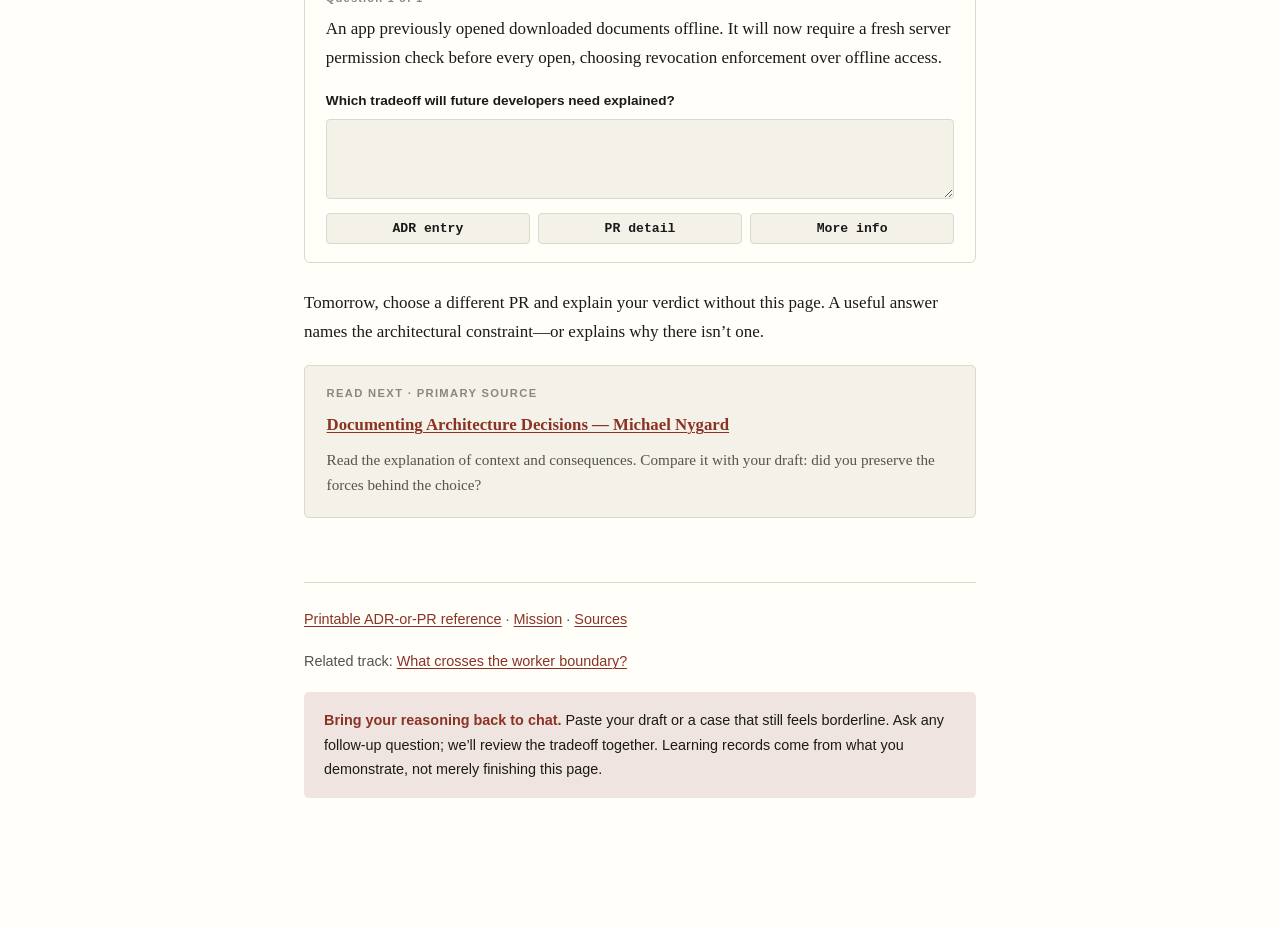
==== commit 81ebcaf2: "feat: add favicon and an ASCII Ctrl+K search to every page - favicon.svg (a >_ prompt), with favicon" ====
--- a/learn/adr-best-use-cases/lessons/0001-when-an-adr-earns-its-place.html
+++ b/learn/adr-best-use-cases/lessons/0001-when-an-adr-earns-its-place.html
@@ -8,6 +8,10 @@
 <link rel="stylesheet" href="../assets/practice.css">
 <script src="../assets/quiz.js" defer></script>
 <script src="../assets/exercise.js" defer></script>
+<link rel="icon" href="../../../favicon.svg" type="image/svg+xml">
+<link rel="icon" href="../../../favicon.ico" sizes="48x48">
+<link rel="apple-touch-icon" href="../../../apple-touch-icon.png">
+<script src="../../../assets/search.js" defer></script>
 </head>
 <body>
 <header class="masthead">
